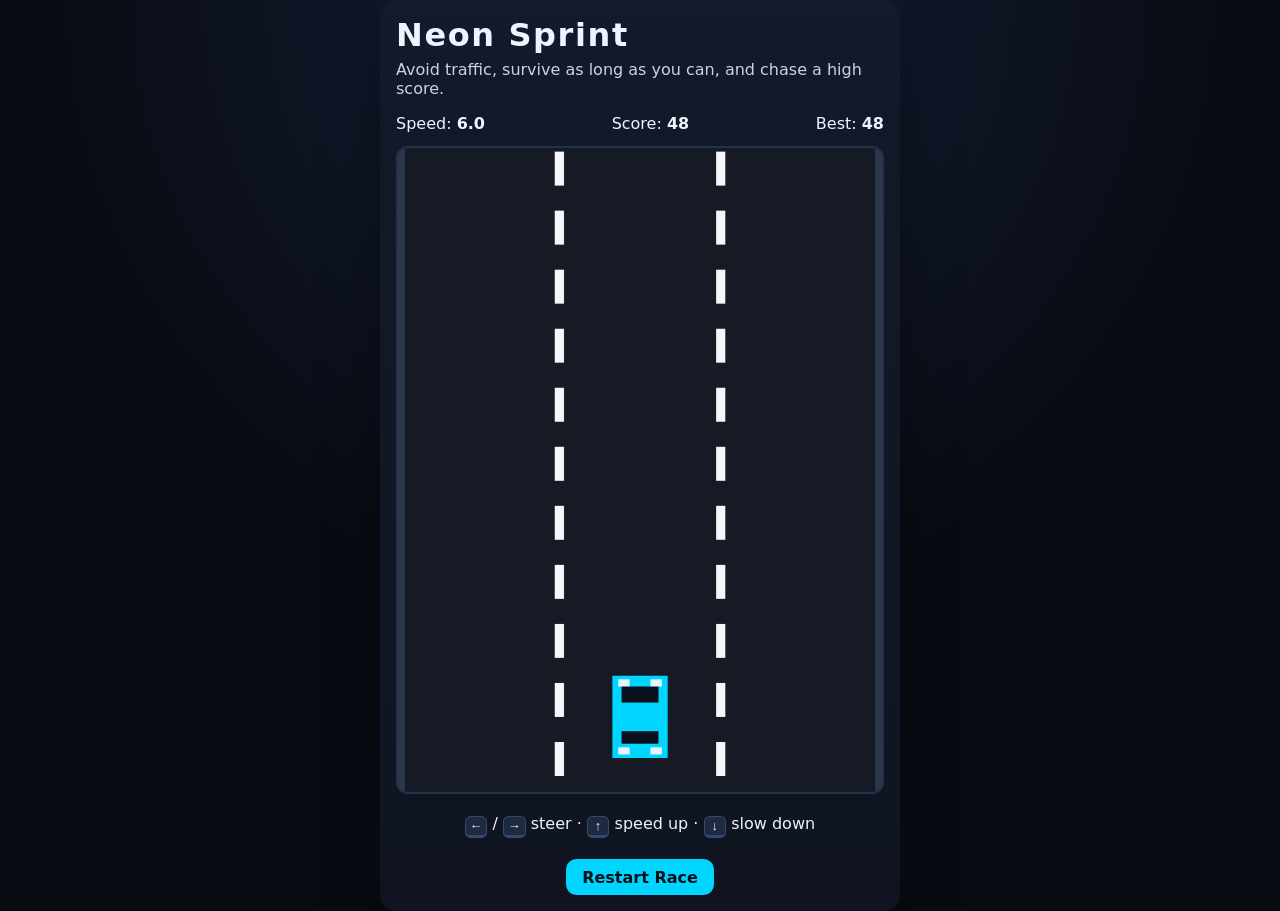
==== index.html @ f3e56ea3 "Build playable browser racing game" ====
<!DOCTYPE html>
<html lang="en">
  <head>
    <meta charset="UTF-8" />
    <meta name="viewport" content="width=device-width, initial-scale=1.0" />
    <title>Browser Racing Game</title>
    <link rel="stylesheet" href="style.css" />
  </head>
  <body>
    <main class="game-shell">
      <header>
        <h1>Neon Sprint</h1>
        <p>Avoid traffic, survive as long as you can, and chase a high score.</p>
      </header>

      <section class="hud" aria-live="polite">
        <div>Speed: <strong id="speed">0</strong></div>
        <div>Score: <strong id="score">0</strong></div>
        <div>Best: <strong id="best">0</strong></div>
      </section>

      <canvas id="game" width="420" height="720" aria-label="Racing game canvas"></canvas>

      <section class="controls">
        <p><kbd>←</kbd> / <kbd>→</kbd> steer · <kbd>↑</kbd> speed up · <kbd>↓</kbd> slow down</p>
        <button id="restart" type="button">Restart Race</button>
      </section>
    </main>

    <script src="game.js"></script>
  </body>
</html>
---- style.css ----
:root {
  color-scheme: dark;
  --bg: #080b12;
  --panel: #0f1420;
  --road: #171b27;
  --line: #f5f6fa;
  --accent: #00d5ff;
  --danger: #ff4d6d;
}

* {
  box-sizing: border-box;
}

body {
  margin: 0;
  min-height: 100vh;
  display: grid;
  place-items: center;
  background: radial-gradient(circle at top, #152038, var(--bg) 55%);
  font-family: Inter, system-ui, -apple-system, Segoe UI, Roboto, sans-serif;
  color: #eef3ff;
}

.game-shell {
  width: min(94vw, 520px);
  padding: 1rem;
  border-radius: 1rem;
  background: linear-gradient(180deg, #121a2b 0%, var(--panel) 100%);
  box-shadow: 0 20px 60px rgb(0 0 0 / 35%);
}

h1 {
  margin: 0;
  letter-spacing: 0.05em;
}

header p {
  margin-top: 0.4rem;
  opacity: 0.85;
}

.hud {
  display: flex;
  justify-content: space-between;
  font-size: 1rem;
  margin: 0.8rem 0;
}

canvas {
  width: 100%;
  max-height: 72vh;
  border: 2px solid #26324b;
  border-radius: 0.75rem;
  background: var(--road);
}

.controls {
  margin-top: 0.8rem;
  text-align: center;
}

kbd {
  background: #1f2940;
  border: 1px solid #34496e;
  border-bottom-width: 3px;
  border-radius: 0.35rem;
  padding: 0.1rem 0.4rem;
}

button {
  margin-top: 0.6rem;
  font: inherit;
  border: none;
  border-radius: 0.65rem;
  background: var(--accent);
  color: #041018;
  font-weight: 700;
  padding: 0.55rem 1rem;
  cursor: pointer;
}

button:hover {
  filter: brightness(1.1);
}
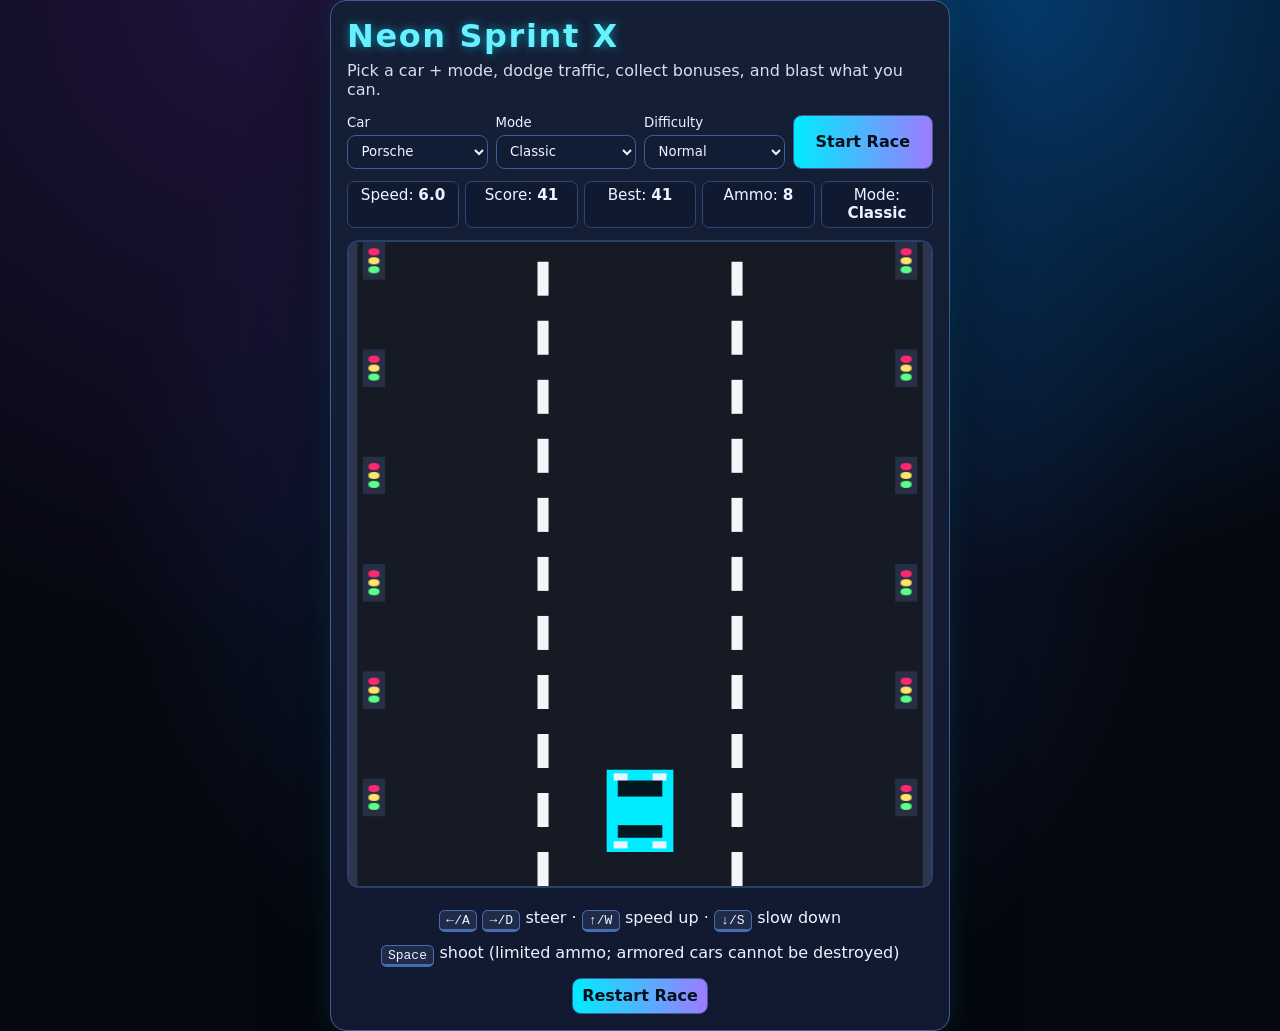
==== commit 66d6f49a: "Expand racing game with modes, cars, shooting, and bonuses" ====
--- a/index.html
+++ b/index.html
@@ -9,20 +9,54 @@
   <body>
     <main class="game-shell">
       <header>
-        <h1>Neon Sprint</h1>
-        <p>Avoid traffic, survive as long as you can, and chase a high score.</p>
+        <h1>Neon Sprint X</h1>
+        <p>Pick a car + mode, dodge traffic, collect bonuses, and blast what you can.</p>
       </header>
+
+      <section class="menu" aria-label="Game options">
+        <label>
+          Car
+          <select id="carSelect">
+            <option value="porsche">Porsche</option>
+            <option value="bmw">BMW</option>
+            <option value="mazda">Mazda</option>
+          </select>
+        </label>
+
+        <label>
+          Mode
+          <select id="modeSelect">
+            <option value="classic">Classic</option>
+            <option value="timeattack">Time Attack</option>
+            <option value="elimination">Elimination</option>
+          </select>
+        </label>
+
+        <label>
+          Difficulty
+          <select id="difficultySelect">
+            <option value="easy">Easy</option>
+            <option value="normal" selected>Normal</option>
+            <option value="hard">Hard</option>
+          </select>
+        </label>
+
+        <button id="start" type="button">Start Race</button>
+      </section>
 
       <section class="hud" aria-live="polite">
         <div>Speed: <strong id="speed">0</strong></div>
         <div>Score: <strong id="score">0</strong></div>
         <div>Best: <strong id="best">0</strong></div>
+        <div>Ammo: <strong id="ammo">0</strong></div>
+        <div>Mode: <strong id="modeLabel">-</strong></div>
       </section>
 
       <canvas id="game" width="420" height="720" aria-label="Racing game canvas"></canvas>
 
       <section class="controls">
-        <p><kbd>←</kbd> / <kbd>→</kbd> steer · <kbd>↑</kbd> speed up · <kbd>↓</kbd> slow down</p>
+        <p><kbd>←/A</kbd> <kbd>→/D</kbd> steer · <kbd>↑/W</kbd> speed up · <kbd>↓/S</kbd> slow down</p>
+        <p><kbd>Space</kbd> shoot (limited ammo; armored cars cannot be destroyed)</p>
         <button id="restart" type="button">Restart Race</button>
       </section>
     </main>
--- a/style.css
+++ b/style.css
@@ -1,10 +1,10 @@
 :root {
   color-scheme: dark;
-  --bg: #080b12;
-  --panel: #0f1420;
-  --road: #171b27;
-  --line: #f5f6fa;
-  --accent: #00d5ff;
+  --bg: #050810;
+  --panel: #111930;
+  --road: #191d2c;
+  --line: #f8f9ff;
+  --accent: #00ecff;
   --danger: #ff4d6d;
 }
 
@@ -17,42 +17,92 @@
   min-height: 100vh;
   display: grid;
   place-items: center;
-  background: radial-gradient(circle at top, #152038, var(--bg) 55%);
+  background:
+    radial-gradient(circle at 20% 0%, #47247966 0%, transparent 45%),
+    radial-gradient(circle at 80% 0%, #0583f066 0%, transparent 40%),
+    radial-gradient(circle at center, #112146 0%, var(--bg) 65%);
   font-family: Inter, system-ui, -apple-system, Segoe UI, Roboto, sans-serif;
   color: #eef3ff;
 }
 
 .game-shell {
-  width: min(94vw, 520px);
+  width: min(95vw, 620px);
   padding: 1rem;
   border-radius: 1rem;
-  background: linear-gradient(180deg, #121a2b 0%, var(--panel) 100%);
-  box-shadow: 0 20px 60px rgb(0 0 0 / 35%);
+  background: linear-gradient(180deg, #141f36 0%, var(--panel) 100%);
+  box-shadow: 0 20px 70px rgb(0 0 0 / 45%), 0 0 30px #00ecff22;
+  border: 1px solid #3e5b98;
 }
 
 h1 {
   margin: 0;
   letter-spacing: 0.05em;
+  color: #67f0ff;
+  text-shadow: 0 0 10px #00ecff80;
 }
 
 header p {
   margin-top: 0.4rem;
-  opacity: 0.85;
+  opacity: 0.9;
+}
+
+.menu {
+  display: grid;
+  grid-template-columns: repeat(4, minmax(0, 1fr));
+  gap: 0.5rem;
+  margin: 0.75rem 0;
+}
+
+.menu label {
+  display: flex;
+  flex-direction: column;
+  font-size: 0.83rem;
+  gap: 0.3rem;
+}
+
+select,
+button {
+  font: inherit;
+  border: 1px solid #3d5e9d;
+  border-radius: 0.55rem;
+  padding: 0.45rem 0.6rem;
+}
+
+select {
+  background: #111d34;
+  color: #eff4ff;
+}
+
+button {
+  background: linear-gradient(90deg, #00ecff, #9d7bff);
+  color: #05101a;
+  font-weight: 700;
+  cursor: pointer;
 }
 
 .hud {
-  display: flex;
-  justify-content: space-between;
-  font-size: 1rem;
-  margin: 0.8rem 0;
+  display: grid;
+  grid-template-columns: repeat(5, minmax(0, 1fr));
+  gap: 0.4rem;
+  font-size: 0.95rem;
+  margin: 0.75rem 0;
+}
+
+.hud > div {
+  background: #0f1a30;
+  border: 1px solid #2d4675;
+  border-radius: 0.45rem;
+  padding: 0.3rem 0.4rem;
+  text-align: center;
 }
 
 canvas {
   width: 100%;
   max-height: 72vh;
-  border: 2px solid #26324b;
+  border: 2px solid #2b3f68;
   border-radius: 0.75rem;
   background: var(--road);
+  box-shadow: inset 0 0 24px #00000055;
 }
 
 .controls {
@@ -61,25 +111,19 @@
 }
 
 kbd {
-  background: #1f2940;
-  border: 1px solid #34496e;
+  background: #1e2b49;
+  border: 1px solid #486bb0;
   border-bottom-width: 3px;
   border-radius: 0.35rem;
   padding: 0.1rem 0.4rem;
 }
 
-button {
-  margin-top: 0.6rem;
-  font: inherit;
-  border: none;
-  border-radius: 0.65rem;
-  background: var(--accent);
-  color: #041018;
-  font-weight: 700;
-  padding: 0.55rem 1rem;
-  cursor: pointer;
+@media (max-width: 760px) {
+  .menu {
+    grid-template-columns: 1fr 1fr;
+  }
+
+  .hud {
+    grid-template-columns: 1fr 1fr 1fr;
+  }
 }
-
-button:hover {
-  filter: brightness(1.1);
-}
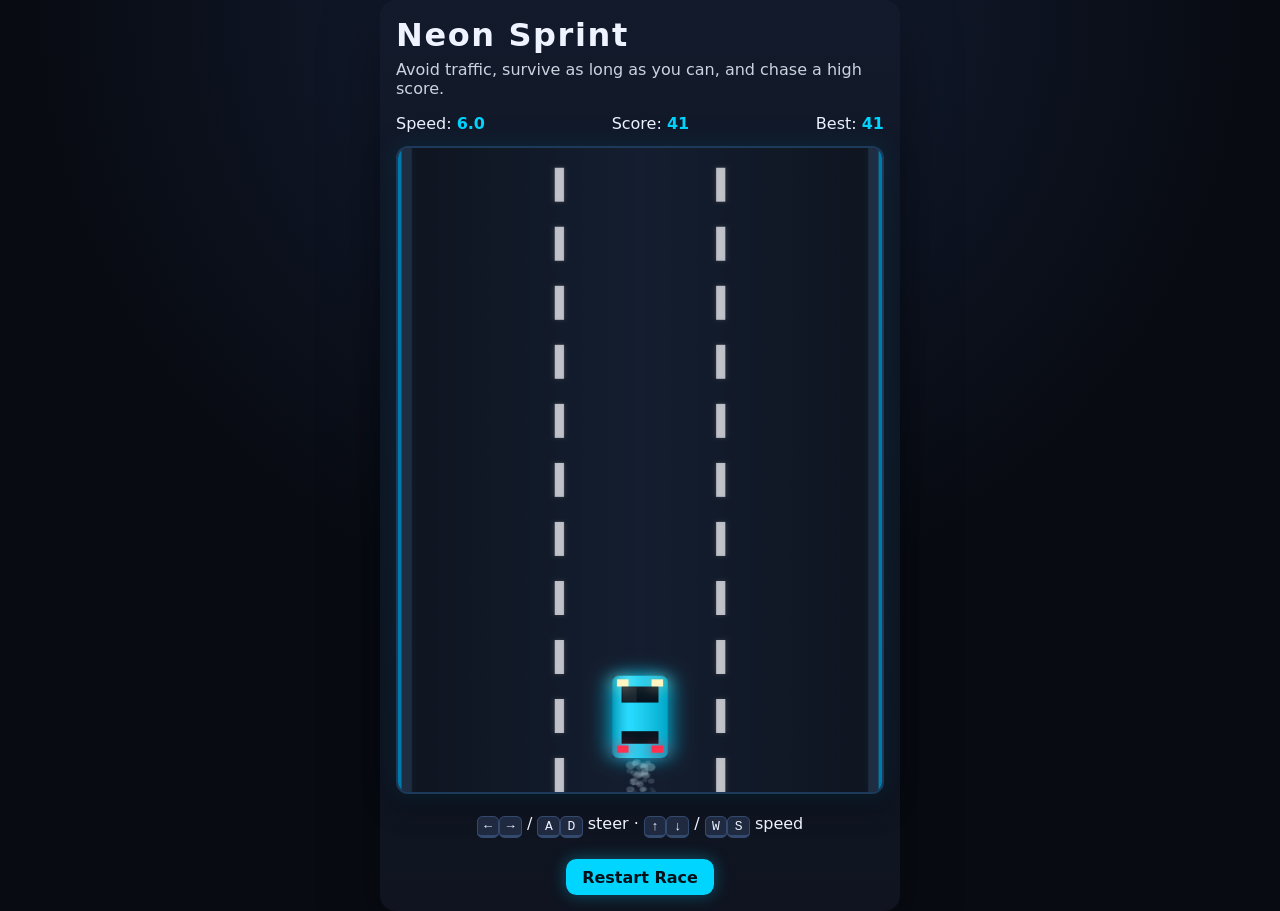
==== commit 90543564: "Improve visuals and add WASD controls - Add neon glow effects on player car (cyan) and traffic (colo" ====
--- a/index.html
+++ b/index.html
@@ -9,54 +9,20 @@
   <body>
     <main class="game-shell">
       <header>
-        <h1>Neon Sprint X</h1>
-        <p>Pick a car + mode, dodge traffic, collect bonuses, and blast what you can.</p>
+        <h1>Neon Sprint</h1>
+        <p>Avoid traffic, survive as long as you can, and chase a high score.</p>
       </header>
-
-      <section class="menu" aria-label="Game options">
-        <label>
-          Car
-          <select id="carSelect">
-            <option value="porsche">Porsche</option>
-            <option value="bmw">BMW</option>
-            <option value="mazda">Mazda</option>
-          </select>
-        </label>
-
-        <label>
-          Mode
-          <select id="modeSelect">
-            <option value="classic">Classic</option>
-            <option value="timeattack">Time Attack</option>
-            <option value="elimination">Elimination</option>
-          </select>
-        </label>
-
-        <label>
-          Difficulty
-          <select id="difficultySelect">
-            <option value="easy">Easy</option>
-            <option value="normal" selected>Normal</option>
-            <option value="hard">Hard</option>
-          </select>
-        </label>
-
-        <button id="start" type="button">Start Race</button>
-      </section>
 
       <section class="hud" aria-live="polite">
         <div>Speed: <strong id="speed">0</strong></div>
         <div>Score: <strong id="score">0</strong></div>
         <div>Best: <strong id="best">0</strong></div>
-        <div>Ammo: <strong id="ammo">0</strong></div>
-        <div>Mode: <strong id="modeLabel">-</strong></div>
       </section>
 
       <canvas id="game" width="420" height="720" aria-label="Racing game canvas"></canvas>
 
       <section class="controls">
-        <p><kbd>←/A</kbd> <kbd>→/D</kbd> steer · <kbd>↑/W</kbd> speed up · <kbd>↓/S</kbd> slow down</p>
-        <p><kbd>Space</kbd> shoot (limited ammo; armored cars cannot be destroyed)</p>
+        <p><kbd>←</kbd><kbd>→</kbd> / <kbd>A</kbd><kbd>D</kbd> steer · <kbd>↑</kbd><kbd>↓</kbd> / <kbd>W</kbd><kbd>S</kbd> speed</p>
         <button id="restart" type="button">Restart Race</button>
       </section>
     </main>
--- a/style.css
+++ b/style.css
@@ -1,10 +1,10 @@
 :root {
   color-scheme: dark;
-  --bg: #050810;
-  --panel: #111930;
-  --road: #191d2c;
-  --line: #f8f9ff;
-  --accent: #00ecff;
+  --bg: #080b12;
+  --panel: #0f1420;
+  --road: #171b27;
+  --line: #f5f6fa;
+  --accent: #00d5ff;
   --danger: #ff4d6d;
 }
 
@@ -17,92 +17,43 @@
   min-height: 100vh;
   display: grid;
   place-items: center;
-  background:
-    radial-gradient(circle at 20% 0%, #47247966 0%, transparent 45%),
-    radial-gradient(circle at 80% 0%, #0583f066 0%, transparent 40%),
-    radial-gradient(circle at center, #112146 0%, var(--bg) 65%);
+  background: radial-gradient(circle at top, #152038, var(--bg) 55%);
   font-family: Inter, system-ui, -apple-system, Segoe UI, Roboto, sans-serif;
   color: #eef3ff;
 }
 
 .game-shell {
-  width: min(95vw, 620px);
+  width: min(94vw, 520px);
   padding: 1rem;
   border-radius: 1rem;
-  background: linear-gradient(180deg, #141f36 0%, var(--panel) 100%);
-  box-shadow: 0 20px 70px rgb(0 0 0 / 45%), 0 0 30px #00ecff22;
-  border: 1px solid #3e5b98;
+  background: linear-gradient(180deg, #121a2b 0%, var(--panel) 100%);
+  box-shadow: 0 20px 60px rgb(0 0 0 / 35%);
 }
 
 h1 {
   margin: 0;
   letter-spacing: 0.05em;
-  color: #67f0ff;
-  text-shadow: 0 0 10px #00ecff80;
 }
 
 header p {
   margin-top: 0.4rem;
-  opacity: 0.9;
-}
-
-.menu {
-  display: grid;
-  grid-template-columns: repeat(4, minmax(0, 1fr));
-  gap: 0.5rem;
-  margin: 0.75rem 0;
-}
-
-.menu label {
-  display: flex;
-  flex-direction: column;
-  font-size: 0.83rem;
-  gap: 0.3rem;
-}
-
-select,
-button {
-  font: inherit;
-  border: 1px solid #3d5e9d;
-  border-radius: 0.55rem;
-  padding: 0.45rem 0.6rem;
-}
-
-select {
-  background: #111d34;
-  color: #eff4ff;
-}
-
-button {
-  background: linear-gradient(90deg, #00ecff, #9d7bff);
-  color: #05101a;
-  font-weight: 700;
-  cursor: pointer;
+  opacity: 0.85;
 }
 
 .hud {
-  display: grid;
-  grid-template-columns: repeat(5, minmax(0, 1fr));
-  gap: 0.4rem;
-  font-size: 0.95rem;
-  margin: 0.75rem 0;
-}
-
-.hud > div {
-  background: #0f1a30;
-  border: 1px solid #2d4675;
-  border-radius: 0.45rem;
-  padding: 0.3rem 0.4rem;
-  text-align: center;
+  display: flex;
+  justify-content: space-between;
+  font-size: 1rem;
+  margin: 0.8rem 0;
 }
 
 canvas {
   width: 100%;
   max-height: 72vh;
-  border: 2px solid #2b3f68;
+  border: 2px solid #1d3a5a;
   border-radius: 0.75rem;
   background: var(--road);
-  box-shadow: inset 0 0 24px #00000055;
+  box-shadow: 0 0 24px rgba(0, 200, 255, 0.12), 0 8px 32px rgba(0,0,0,0.4);
 }
 
 .controls {
@@ -111,19 +62,32 @@
 }
 
 kbd {
-  background: #1e2b49;
-  border: 1px solid #486bb0;
+  background: #1f2940;
+  border: 1px solid #34496e;
   border-bottom-width: 3px;
   border-radius: 0.35rem;
   padding: 0.1rem 0.4rem;
 }
 
-@media (max-width: 760px) {
-  .menu {
-    grid-template-columns: 1fr 1fr;
-  }
+button {
+  margin-top: 0.6rem;
+  font: inherit;
+  border: none;
+  border-radius: 0.65rem;
+  background: var(--accent);
+  color: #041018;
+  font-weight: 700;
+  padding: 0.55rem 1rem;
+  cursor: pointer;
+  box-shadow: 0 0 16px rgba(0, 213, 255, 0.35);
+  transition: filter 0.15s, box-shadow 0.15s;
+}
 
-  .hud {
-    grid-template-columns: 1fr 1fr 1fr;
-  }
+button:hover {
+  filter: brightness(1.12);
+  box-shadow: 0 0 26px rgba(0, 213, 255, 0.55);
 }
+
+.hud strong {
+  color: var(--accent);
+}
